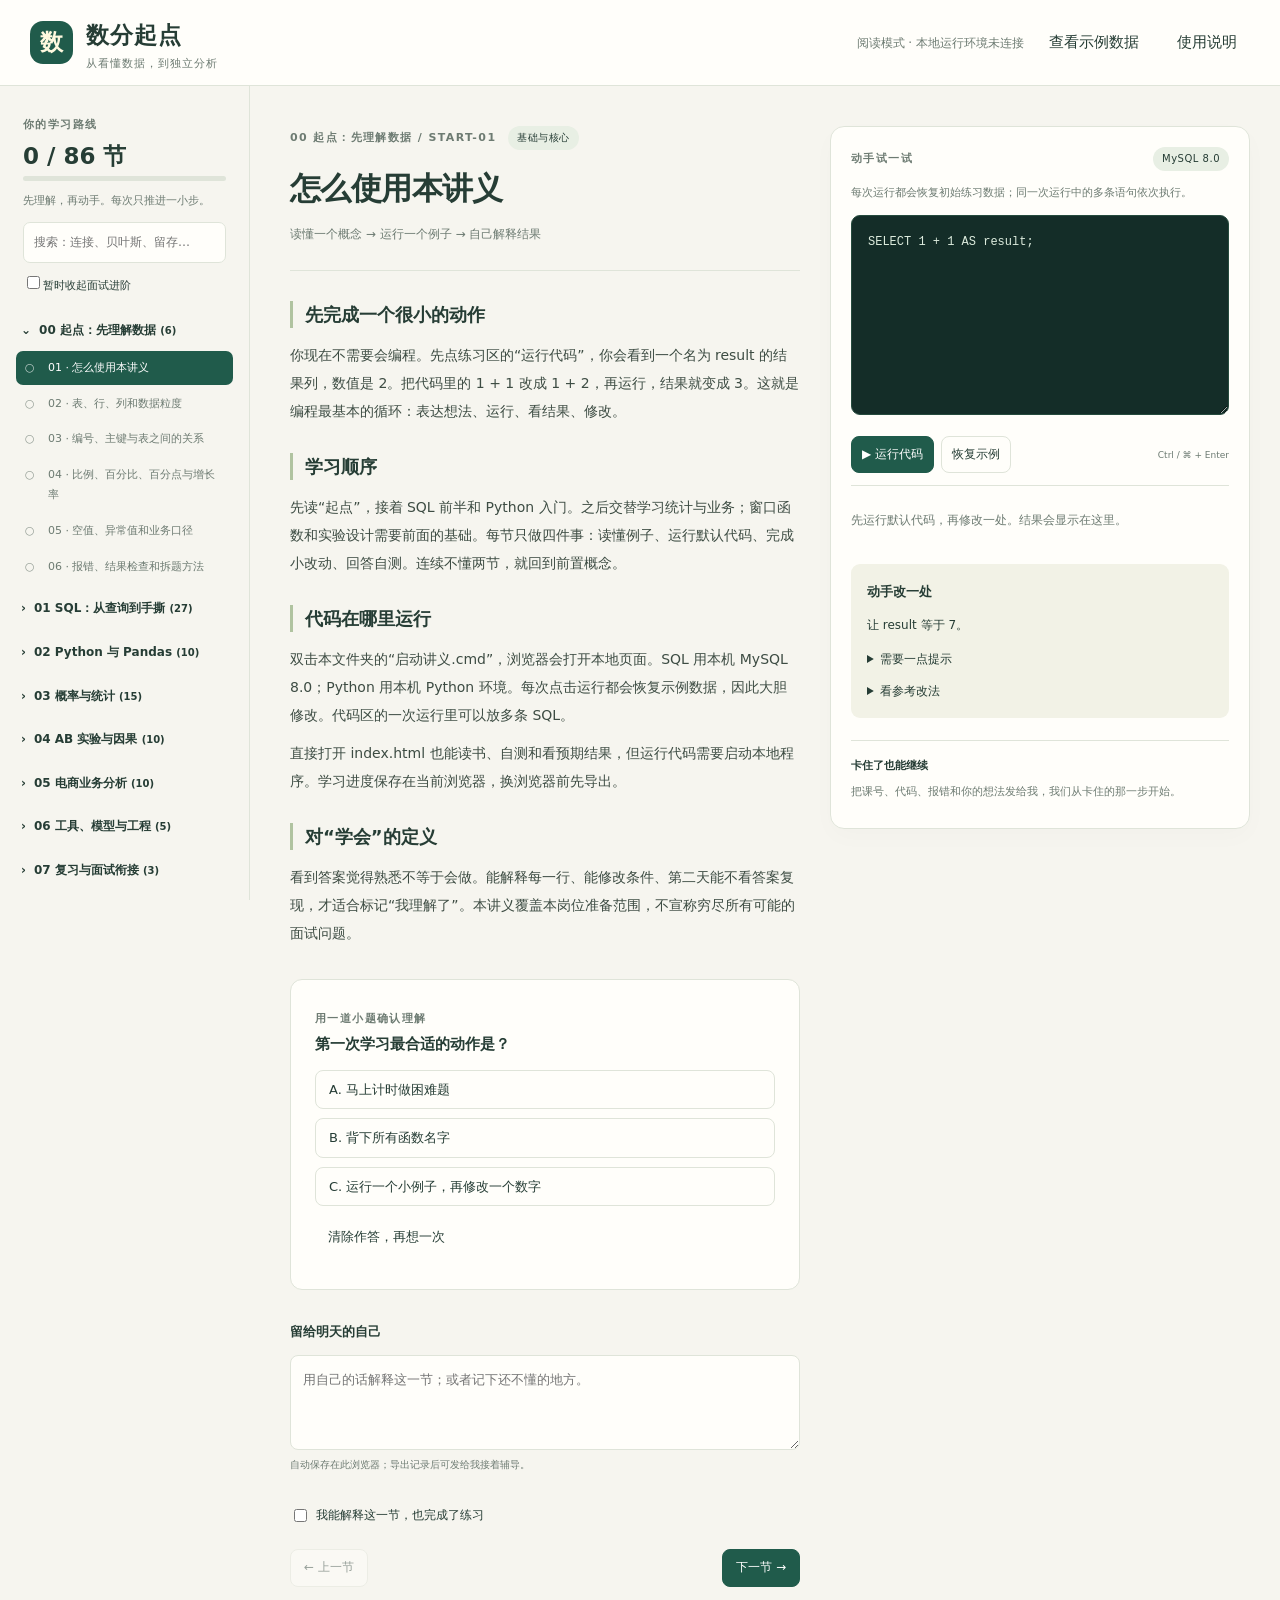
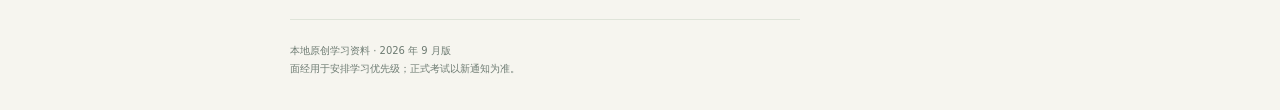
==== index.html @ 0ee60f8f "数据分析零基础互动讲义：86 节课，浏览器内执行 SQL 与 Python 本地服务提供静态白名单与代码执行接口；SQL 走独立 MySQL 8 实例，Python 在子进程内按 AST 白名单执行；" ====
<!doctype html>
<html lang="zh-CN"><head><meta charset="utf-8"><meta name="viewport" content="width=device-width, initial-scale=1"><title>数分起点 · 零基础互动讲义</title><link rel="icon" href="favicon.svg"><link rel="stylesheet" href="style.css"></head>
<body>
<header class="top"><a class="brand" href="#start-01"><span class="mark">数</span><span>数分起点<small>从看懂数据，到独立分析</small></span></a><div class="top-actions"><span id="connection" class="status">正在连接运行环境</span><button id="table-button" class="quiet">查看示例数据</button><button id="help-button" class="quiet">使用说明</button></div></header>
<div class="shell">
<aside class="sidebar" aria-label="课程目录"><div class="side-head"><span class="eyebrow">你的学习路线</span><strong id="total-progress">0 / 0 节</strong><progress id="progress" max="100" value="0"></progress><p>先理解，再动手。每次只推进一小步。</p><input id="search" type="search" placeholder="搜索：连接、贝叶斯、留存…" aria-label="搜索课程"><label class="filter"><input type="checkbox" id="core-only">暂时收起面试进阶</label></div><nav id="outline"></nav><div class="side-foot"><button id="export-progress">导出学习记录</button><button id="import-progress">导入记录</button><input type="file" id="import-file" accept="application/json" hidden><p>记录保存在当前浏览器。定期导出留底。</p></div></aside>
<main id="main"><div class="reading"><div class="lesson-meta"><span id="module-name" class="eyebrow"></span><span id="level" class="pill"></span></div><h1 id="lesson-title"></h1><p class="lesson-promise">读懂一个概念 → 运行一个例子 → 自己解释结果</p><article id="lesson-body"></article><section id="visual-lab" class="visual-lab" hidden></section><section id="quiz" class="quiz"></section><section class="notes"><label for="note">留给明天的自己</label><textarea id="note" placeholder="用自己的话解释这一节；或者记下还不懂的地方。"></textarea><small>自动保存在此浏览器；导出记录后可发给我接着辅导。</small></section><div class="finish"><label class="mastery"><input type="checkbox" id="understood">我能解释这一节，也完成了练习</label><div class="page-buttons"><button id="previous">← 上一节</button><button id="next" class="primary">下一节 →</button></div></div><footer>本地原创学习资料 · 2026 年 9 月版<br>面经用于安排学习优先级；正式考试以新通知为准。</footer></div>
<aside class="workbench" aria-label="代码练习"><div class="bench-head"><span class="eyebrow">动手试一试</span><span id="engine" class="pill">MySQL 8.0</span></div><div id="code-area"><p id="run-note">每次运行恢复示例数据，可以放心改。</p><label class="sr-only" for="editor">可编辑的示例代码</label><textarea id="editor" spellcheck="false" autocapitalize="off" autocomplete="off"></textarea><div class="runbar"><button id="run" class="primary">▶ 运行代码</button><button id="reset-code">恢复示例</button><span>Ctrl / ⌘ + Enter</span></div><div id="output" class="output" role="status" aria-live="polite"><p>先运行默认代码，再修改一处。</p></div><details id="expected"><summary>查看已验证的预期输出</summary><div id="expected-body"></div></details></div><div id="no-code" hidden><div class="empty-icon">思考 → 表达</div><h3>这一节先把概念说清楚</h3><p>用自己的话回答左侧自测，再写下一个业务例子。前面的 SQL 与 Python 章节有可运行代码。</p></div><section id="practice" class="practice" hidden></section><div class="bench-tip"><strong>卡住了也能继续</strong><p>把课号、代码、报错和你的想法发给我，我们从卡住的那一步开始。</p></div></aside></main>
</div>
<dialog id="help"><div class="dialog-head"><h2>在你的电脑上学习</h2><button class="close" aria-label="关闭说明">×</button></div><p><b>开始：</b>双击本文件夹的 <code>启动讲义.cmd</code>，浏览器打开 <code>http://127.0.0.1:8766</code>。首次数据库准备可能需要十几秒。</p><p><b>VS Code：</b>“讲义Markdown”中有逐节文本，“代码示例”中有 .sql、.py 和 Notebook。Notebook 先执行初始化单元。</p><p><b>数据：</b>每次运行都恢复六张模拟电商数据表；一次代码区中的多条语句连续执行。SQL 用 MySQL 8.0；Python 预置同名 DataFrame，需用 print 显示结果。</p><p><b>运行环境：</b>仅在本机运行自己的学习代码，不是供陌生用户使用的安全沙箱。不要把本地端口发布到公网。网页不会上传你的代码和笔记。</p><p><b>关闭：</b>关闭启动窗口或点击下面按钮停止本地服务。只关浏览器页面不会停止程序；关闭前可导出学习记录。</p><p><b>官方参考：</b><a href="https://dev.mysql.com/doc/refman/8.0/en/tutorial.html" target="_blank" rel="noreferrer">MySQL</a> · <a href="https://docs.python.org/3/tutorial/" target="_blank" rel="noreferrer">Python</a> · <a href="https://pandas.pydata.org/docs/getting_started/intro_tutorials/index.html" target="_blank" rel="noreferrer">Pandas</a> · <a href="https://docs.scipy.org/doc/scipy/reference/stats.html" target="_blank" rel="noreferrer">SciPy</a></p><button id="shutdown">停止本地运行环境</button><p id="help-status"></p></dialog>
<dialog id="tables"><div class="dialog-head"><h2>练习用的模拟电商数据</h2><button class="close" aria-label="关闭数据表">×</button></div><p>这里展示的是专门为练习准备的虚构电商数据。先看 users（用户表）和 orders（订单表），了解用户与订单如何对应；其他表会在后续章节用到。</p><div id="table-tabs" class="table-tabs"></div><div id="table-content"></div></dialog>
<div id="toast" role="status" hidden></div><script src="lessons.js"></script><script src="app.js"></script>
</body></html>
---- style.css ----
:root{--bg:#f6f5ef;--paper:#fffefa;--ink:#263d35;--muted:#6d7b72;--accent:#205b4b;--line:#dfE4d9;--mint:#e8efe4;--gold:#b58340;--code:#142d28}*{box-sizing:border-box}body{margin:0;background:var(--bg);color:var(--ink);font:15px/1.8 "Microsoft YaHei","PingFang SC",system-ui,sans-serif}button,input,textarea{font:inherit}button{cursor:pointer;border:1px solid var(--line);border-radius:8px;padding:7px 13px;color:var(--ink);background:var(--paper)}button:hover{border-color:var(--accent);background:var(--mint)}button:disabled{opacity:.45;cursor:default}a{color:var(--accent)}button:focus-visible,a:focus-visible,input:focus-visible,textarea:focus-visible,summary:focus-visible{outline:3px solid #cb983e;outline-offset:3px}.primary{background:var(--accent);color:#fff;border-color:var(--accent)}.primary:hover{background:#174636}.quiet{border:0;background:transparent}.top{height:86px;border-bottom:1px solid var(--line);display:flex;align-items:center;justify-content:space-between;padding:0 30px;background:var(--paper);position:sticky;top:0;z-index:10}.brand{display:flex;align-items:center;gap:13px;color:var(--ink);text-decoration:none;font-weight:700;font-size:23px;letter-spacing:1px}.brand small{display:block;font-size:11px;font-weight:400;letter-spacing:1px;color:var(--muted);line-height:1.2}.mark{display:grid;place-items:center;background:var(--accent);color:#fff9df;width:43px;height:43px;border-radius:13px;font-size:23px}.top-actions{display:flex;align-items:center;gap:12px}.status{font-size:12px;color:var(--muted);max-width:300px;line-height:1.5}.status.ready{color:var(--accent)}.status.ready:before{content:'●';color:#54845f;margin-right:6px}.shell{display:grid;grid-template-columns:250px minmax(0,1fr)}.sidebar{position:sticky;top:86px;height:calc(100vh - 86px);overflow:auto;border-right:1px solid var(--line);padding:24px 16px 18px}.side-head{padding:0 7px}.eyebrow{font-size:11px;letter-spacing:1.4px;text-transform:uppercase;color:var(--muted);font-weight:700}.side-head strong{display:block;font-size:23px;line-height:1.7}.side-head p,.side-foot p{font-size:11px;color:var(--muted);line-height:1.7}progress{display:block;width:100%;height:5px;border:0;border-radius:3px;overflow:hidden;background:var(--line)}progress::-webkit-progress-bar{background:var(--line)}progress::-webkit-progress-value{background:var(--accent)}input[type=search]{width:100%;border:1px solid var(--line);padding:9px 10px;background:var(--paper);border-radius:7px;font-size:12px}.filter{font-size:11px;display:block;margin:10px 0 17px}.filter input{accent-color:var(--accent)}nav details{margin:8px 0}nav summary{cursor:pointer;list-style:none;font-size:12px;font-weight:700;padding:7px 5px;color:var(--ink)}nav summary:before{content:'›';margin-right:8px}nav details[open]>summary:before{content:'⌄'}nav a{display:flex;gap:8px;padding:7px 9px;border-radius:7px;text-decoration:none;color:var(--muted);font-size:11px;line-height:1.8;margin:2px 0}nav a:hover{background:#edf0e8}nav a.active{background:var(--accent);color:#fff}nav .tick{width:15px;flex-shrink:0;color:inherit;opacity:.75}.side-foot{border-top:1px solid var(--line);margin-top:18px;padding-top:16px}.side-foot button{font-size:11px;padding:5px 8px}main{display:grid;grid-template-columns:minmax(350px,1fr) minmax(340px,420px);align-items:start;gap:30px;padding:40px 30px 0 40px;max-width:1600px;margin:auto;width:100%}.reading{max-width:780px}.lesson-meta{display:flex;gap:12px;align-items:center}.pill{font-size:10px;letter-spacing:.5px;padding:3px 9px;background:var(--mint);border-radius:20px;white-space:nowrap}h1{font-size:31px;line-height:1.5;letter-spacing:-.6px;margin:15px 0 9px}.lesson-promise{font-size:12px;color:var(--muted);padding-bottom:25px;border-bottom:1px solid var(--line);margin-bottom:30px}article h2{font-size:18px;line-height:1.5;margin:28px 0 13px;padding-left:12px;border-left:3px solid #b0c3a0}article p{font-size:14px;line-height:2;margin:10px 0;color:#3d4c43}code{font-family:Consolas,monospace;background:var(--mint);padding:1px 5px;border-radius:4px;font-size:.93em}article code{word-break:break-word}.workbench{position:sticky;top:111px;max-height:calc(100vh - 134px);overflow:auto;border:1px solid var(--line);border-radius:14px;background:var(--paper);padding:20px;box-shadow:0 8px 25px #263d3505}.bench-head{display:flex;justify-content:space-between;align-items:center}#run-note{font-size:11px;color:var(--muted);margin:12px 0}.workbench textarea{width:100%;min-height:240px;resize:vertical;border-radius:9px;padding:16px;background:var(--code);color:#dcEbdD;border:1px solid #264b3e;font:12px/1.8 Consolas,"Microsoft YaHei",monospace;tab-size:4;white-space:pre;overflow:auto}.runbar{display:flex;align-items:center;gap:7px;margin:12px 0;flex-wrap:wrap}.runbar button{font-size:12px;padding:7px 10px}.runbar span{font-size:9px;color:var(--muted);margin-left:auto}.output{border-top:1px solid var(--line);padding-top:12px;font-size:12px;max-height:370px;overflow:auto}.output p{color:var(--muted)}.output pre,#expected-body pre{white-space:pre-wrap;word-break:break-word;font:11px/1.7 Consolas,"Microsoft YaHei",monospace;margin:10px 0}.result-table{width:100%;border-collapse:collapse;font-size:11px;line-height:1.7;text-align:left;white-space:nowrap}.table-wrap{overflow:auto;max-height:300px;margin:9px 0 15px;border:1px solid var(--line);border-radius:7px}.result-table th{background:var(--mint);font-weight:600;position:sticky;top:0}.result-table td,.result-table th{padding:7px 10px;border-bottom:1px solid var(--line)}.result-table tr:last-child td{border:0}.result-table tbody tr:nth-child(even){background:#f9faf5}.null{color:#949d93;font-style:italic}.error{padding:12px;border-radius:8px;background:#fff0e7;color:#963d28}.success-label{font-size:10px;color:var(--accent)}details summary{cursor:pointer}#expected{font-size:11px;margin-top:17px;border-top:1px solid var(--line);padding-top:13px}#expected-body{padding-top:8px}.practice{padding:16px;background:#f2f2e6;border-radius:9px;margin-top:20px;font-size:12px}.practice h3{font-size:13px;margin:0 0 8px}.practice details{margin-top:10px}.practice pre{white-space:pre-wrap;font:11px/1.8 Consolas,monospace}.bench-tip{margin-top:22px;padding-top:15px;border-top:1px solid var(--line);font-size:11px;color:var(--muted)}.bench-tip strong{color:var(--ink)}.bench-tip p{margin:6px 0}.empty-icon{font-size:11px;letter-spacing:2px;color:var(--gold);margin-top:24px}#no-code h3{font-size:17px}#no-code p{font-size:12px;color:var(--muted)}.quiz{margin-top:32px;padding:24px;border:1px solid var(--line);border-radius:12px;background:var(--paper)}.quiz h2{font-size:15px;margin:0 0 12px}.quiz button{display:block;text-align:left;width:100%;margin:9px 0;font-size:13px;background:transparent}.quiz button.correct{border-color:#6a9474;background:#e5f0e3}.quiz button.incorrect{border-color:#c79d7e;background:#fff1e5}.quiz-feedback{font-size:12px;color:var(--muted)}.notes{margin:28px 0}.notes label{font-size:13px;font-weight:600}.notes textarea{display:block;width:100%;resize:vertical;min-height:95px;border:1px solid var(--line);border-radius:8px;background:var(--paper);padding:12px;font-size:13px;line-height:1.8;margin-top:10px;color:var(--ink)}.notes small{font-size:10px;color:var(--muted)}.mastery{font-size:12px;display:flex;align-items:center;gap:6px}.mastery input{accent-color:var(--accent)}.page-buttons{display:flex;justify-content:space-between;margin-top:23px}.page-buttons button{font-size:12px}footer{font-size:10px;color:var(--muted);border-top:1px solid var(--line);margin:32px 0 0;padding:22px 0 32px}.visual-lab{margin-top:25px;padding:22px;background:#e9eee0;border:1px solid #d5dfc9;border-radius:12px}.visual-lab h2{font-size:16px;margin:0 0 9px}.visual-lab p{font-size:12px}.slider-row{margin:13px 0}.slider-row label{font-size:12px;display:flex;justify-content:space-between}.slider-row input{width:100%;accent-color:var(--accent)}.metric-output{font-size:28px;font-weight:700;line-height:1.5;margin:15px 0;color:var(--accent)}.metric-output small{font-size:12px;font-weight:400;display:block}.stackbar{display:flex;height:26px;border-radius:6px;overflow:hidden;background:#dccdb1;margin:15px 0}.stackbar div{background:var(--accent);min-width:0}.interval{height:45px;position:relative;margin:14px 0;background:linear-gradient(90deg,#eddcca,#deead6);border-radius:6px;overflow:hidden}.interval .zero{position:absolute;height:100%;width:2px;left:50%;background:#9b8c76}.interval .ci{position:absolute;height:6px;top:20px;background:var(--accent)}.interval .point{position:absolute;top:14px;width:18px;height:18px;border-radius:50%;background:var(--accent);transform:translateX(-50%)}dialog{border:1px solid var(--line);border-radius:15px;max-width:760px;width:calc(100% - 40px);max-height:85vh;overflow:auto;padding:28px 32px;background:var(--paper);color:var(--ink);box-shadow:0 15px 60px #0002}dialog::backdrop{background:#16352965;backdrop-filter:blur(3px)}dialog p{font-size:13px}dialog h2{font-size:23px;margin:0}.dialog-head{display:flex;align-items:center;justify-content:space-between}.close{border:0;font-size:25px;padding:0 7px;background:transparent}.table-tabs{display:flex;flex-wrap:wrap;gap:7px;margin:18px 0}.table-tabs button{font-size:12px}.table-tabs button.selected{background:var(--accent);color:#fff}#table-content pre{font-size:11px;white-space:pre-wrap;color:var(--muted)}#toast{position:fixed;bottom:25px;left:50%;transform:translateX(-50%);padding:10px 22px;background:var(--ink);color:#fff;border-radius:9px;font-size:13px;z-index:50}.sr-only{position:absolute;width:1px;height:1px;padding:0;margin:-1px;overflow:hidden;clip:rect(0,0,0,0);white-space:nowrap;border:0}[hidden]{display:none!important}@media(min-width:1600px){main{gap:50px;padding:45px 45px 0 55px}}@media(max-width:1150px){.shell{grid-template-columns:215px minmax(0,1fr)}main{grid-template-columns:minmax(0,1fr);padding:30px;gap:25px}.reading{max-width:none}.workbench{position:relative;top:0;max-height:none;grid-row:2;margin-bottom:30px}.top{padding:0 20px}.top-actions{gap:3px}.status{max-width:180px}h1{font-size:27px}}@media(max-width:650px){.top{height:auto;min-height:80px;flex-wrap:wrap;padding:14px 17px;gap:12px;position:relative}.brand{font-size:21px}.top-actions{width:100%;justify-content:space-between}.top-actions button{font-size:11px}.status{font-size:10px;max-width:150px}.shell{display:block}.sidebar{position:relative;top:0;height:auto;padding:17px;border-right:0;border-bottom:1px solid var(--line)}.side-head strong{font-size:17px}.side-head p{display:none}nav{max-height:220px;overflow:auto}.side-foot{display:none}main{padding:25px 18px 0}h1{font-size:25px}.quiz{padding:17px}.workbench{padding:17px}.lesson-promise{font-size:11px}.filter{margin-bottom:7px}}
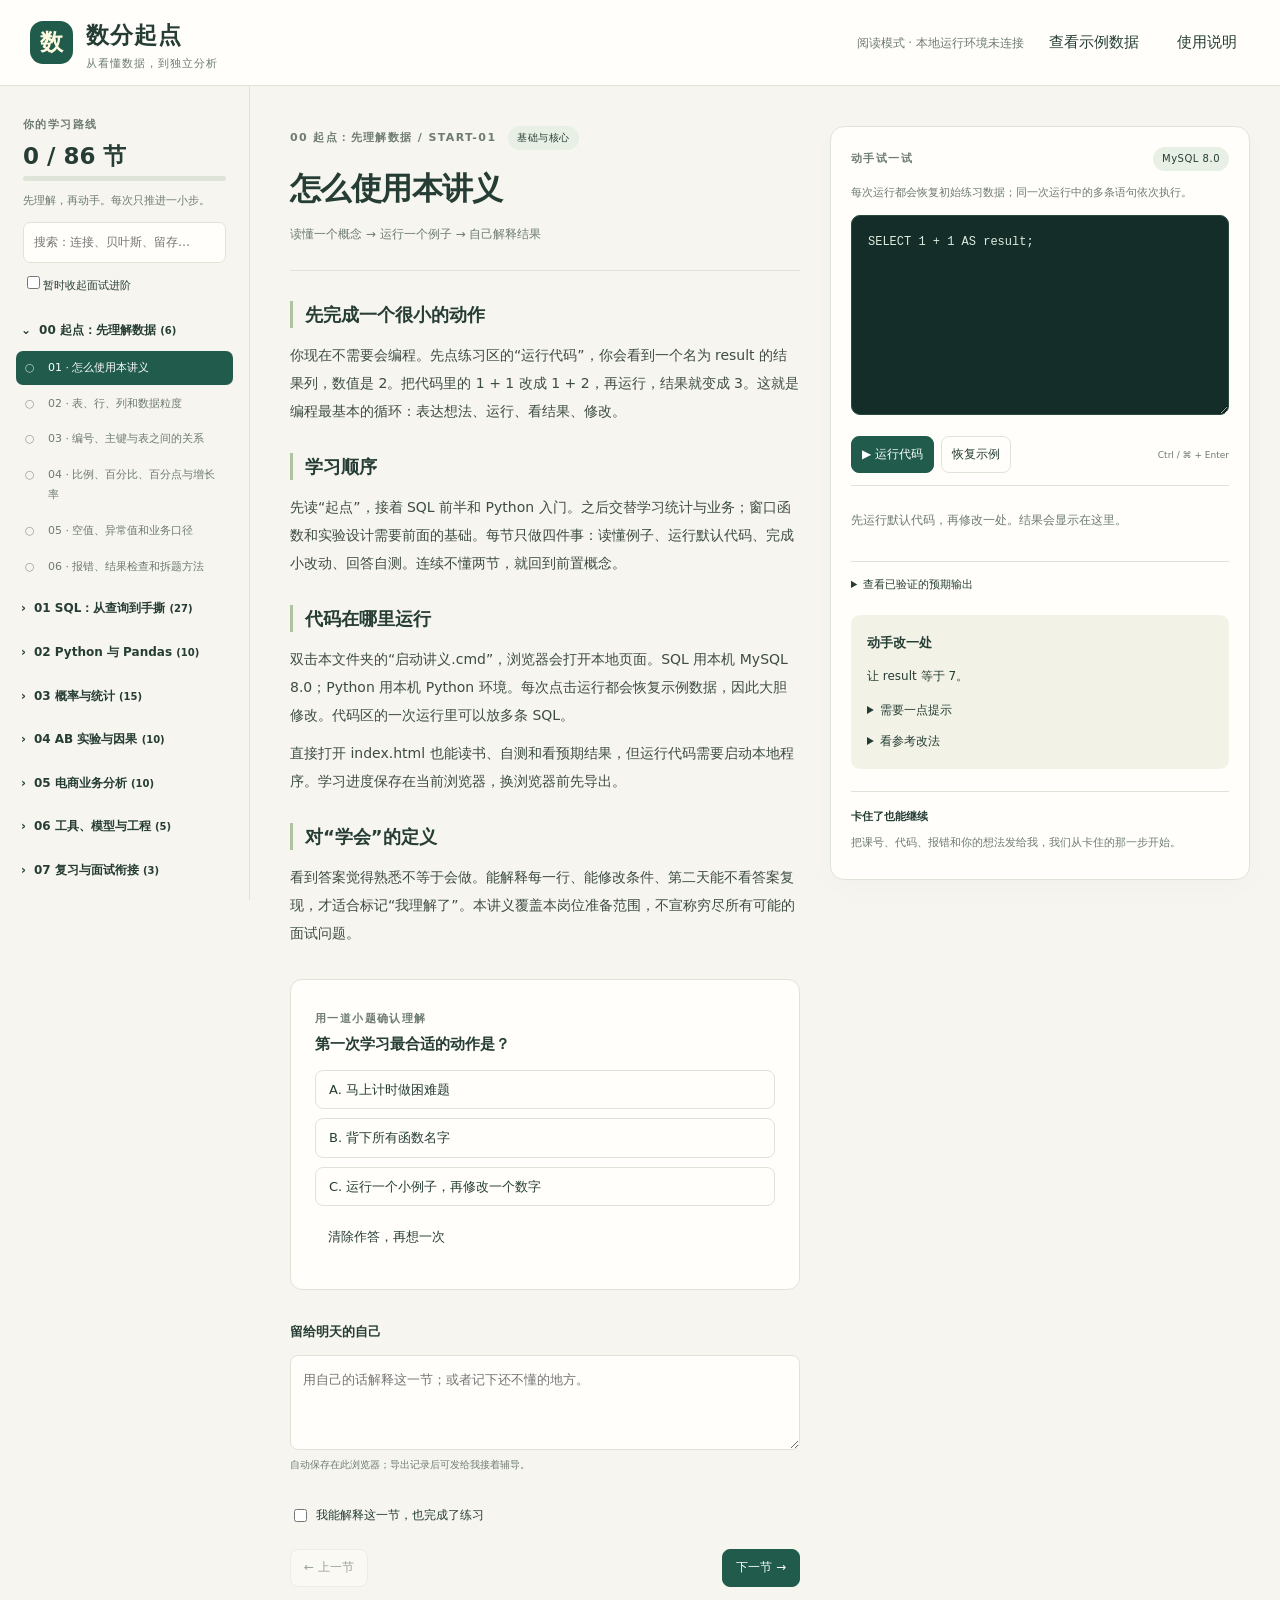
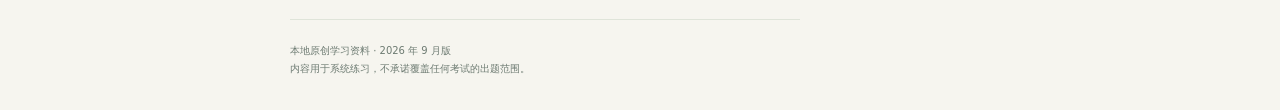
==== commit b98cf423: "修复：清理正文残留的敏感词，并让 00_初始化 生成幂等 - build_book.py 的自测选项含备考、index.html 页脚含面经，都改写为通用表述；   重新构建后 lessons.js " ====
--- a/index.html
+++ b/index.html
@@ -4,7 +4,7 @@
 <header class="top"><a class="brand" href="#start-01"><span class="mark">数</span><span>数分起点<small>从看懂数据，到独立分析</small></span></a><div class="top-actions"><span id="connection" class="status">正在连接运行环境</span><button id="table-button" class="quiet">查看示例数据</button><button id="help-button" class="quiet">使用说明</button></div></header>
 <div class="shell">
 <aside class="sidebar" aria-label="课程目录"><div class="side-head"><span class="eyebrow">你的学习路线</span><strong id="total-progress">0 / 0 节</strong><progress id="progress" max="100" value="0"></progress><p>先理解，再动手。每次只推进一小步。</p><input id="search" type="search" placeholder="搜索：连接、贝叶斯、留存…" aria-label="搜索课程"><label class="filter"><input type="checkbox" id="core-only">暂时收起面试进阶</label></div><nav id="outline"></nav><div class="side-foot"><button id="export-progress">导出学习记录</button><button id="import-progress">导入记录</button><input type="file" id="import-file" accept="application/json" hidden><p>记录保存在当前浏览器。定期导出留底。</p></div></aside>
-<main id="main"><div class="reading"><div class="lesson-meta"><span id="module-name" class="eyebrow"></span><span id="level" class="pill"></span></div><h1 id="lesson-title"></h1><p class="lesson-promise">读懂一个概念 → 运行一个例子 → 自己解释结果</p><article id="lesson-body"></article><section id="visual-lab" class="visual-lab" hidden></section><section id="quiz" class="quiz"></section><section class="notes"><label for="note">留给明天的自己</label><textarea id="note" placeholder="用自己的话解释这一节；或者记下还不懂的地方。"></textarea><small>自动保存在此浏览器；导出记录后可发给我接着辅导。</small></section><div class="finish"><label class="mastery"><input type="checkbox" id="understood">我能解释这一节，也完成了练习</label><div class="page-buttons"><button id="previous">← 上一节</button><button id="next" class="primary">下一节 →</button></div></div><footer>本地原创学习资料 · 2026 年 9 月版<br>面经用于安排学习优先级；正式考试以新通知为准。</footer></div>
+<main id="main"><div class="reading"><div class="lesson-meta"><span id="module-name" class="eyebrow"></span><span id="level" class="pill"></span></div><h1 id="lesson-title"></h1><p class="lesson-promise">读懂一个概念 → 运行一个例子 → 自己解释结果</p><article id="lesson-body"></article><section id="visual-lab" class="visual-lab" hidden></section><section id="quiz" class="quiz"></section><section class="notes"><label for="note">留给明天的自己</label><textarea id="note" placeholder="用自己的话解释这一节；或者记下还不懂的地方。"></textarea><small>自动保存在此浏览器；导出记录后可发给我接着辅导。</small></section><div class="finish"><label class="mastery"><input type="checkbox" id="understood">我能解释这一节，也完成了练习</label><div class="page-buttons"><button id="previous">← 上一节</button><button id="next" class="primary">下一节 →</button></div></div><footer>本地原创学习资料 · 2026 年 9 月版<br>内容用于系统练习，不承诺覆盖任何考试的出题范围。</footer></div>
 <aside class="workbench" aria-label="代码练习"><div class="bench-head"><span class="eyebrow">动手试一试</span><span id="engine" class="pill">MySQL 8.0</span></div><div id="code-area"><p id="run-note">每次运行恢复示例数据，可以放心改。</p><label class="sr-only" for="editor">可编辑的示例代码</label><textarea id="editor" spellcheck="false" autocapitalize="off" autocomplete="off"></textarea><div class="runbar"><button id="run" class="primary">▶ 运行代码</button><button id="reset-code">恢复示例</button><span>Ctrl / ⌘ + Enter</span></div><div id="output" class="output" role="status" aria-live="polite"><p>先运行默认代码，再修改一处。</p></div><details id="expected"><summary>查看已验证的预期输出</summary><div id="expected-body"></div></details></div><div id="no-code" hidden><div class="empty-icon">思考 → 表达</div><h3>这一节先把概念说清楚</h3><p>用自己的话回答左侧自测，再写下一个业务例子。前面的 SQL 与 Python 章节有可运行代码。</p></div><section id="practice" class="practice" hidden></section><div class="bench-tip"><strong>卡住了也能继续</strong><p>把课号、代码、报错和你的想法发给我，我们从卡住的那一步开始。</p></div></aside></main>
 </div>
 <dialog id="help"><div class="dialog-head"><h2>在你的电脑上学习</h2><button class="close" aria-label="关闭说明">×</button></div><p><b>开始：</b>双击本文件夹的 <code>启动讲义.cmd</code>，浏览器打开 <code>http://127.0.0.1:8766</code>。首次数据库准备可能需要十几秒。</p><p><b>VS Code：</b>“讲义Markdown”中有逐节文本，“代码示例”中有 .sql、.py 和 Notebook。Notebook 先执行初始化单元。</p><p><b>数据：</b>每次运行都恢复六张模拟电商数据表；一次代码区中的多条语句连续执行。SQL 用 MySQL 8.0；Python 预置同名 DataFrame，需用 print 显示结果。</p><p><b>运行环境：</b>仅在本机运行自己的学习代码，不是供陌生用户使用的安全沙箱。不要把本地端口发布到公网。网页不会上传你的代码和笔记。</p><p><b>关闭：</b>关闭启动窗口或点击下面按钮停止本地服务。只关浏览器页面不会停止程序；关闭前可导出学习记录。</p><p><b>官方参考：</b><a href="https://dev.mysql.com/doc/refman/8.0/en/tutorial.html" target="_blank" rel="noreferrer">MySQL</a> · <a href="https://docs.python.org/3/tutorial/" target="_blank" rel="noreferrer">Python</a> · <a href="https://pandas.pydata.org/docs/getting_started/intro_tutorials/index.html" target="_blank" rel="noreferrer">Pandas</a> · <a href="https://docs.scipy.org/doc/scipy/reference/stats.html" target="_blank" rel="noreferrer">SciPy</a></p><button id="shutdown">停止本地运行环境</button><p id="help-status"></p></dialog>
